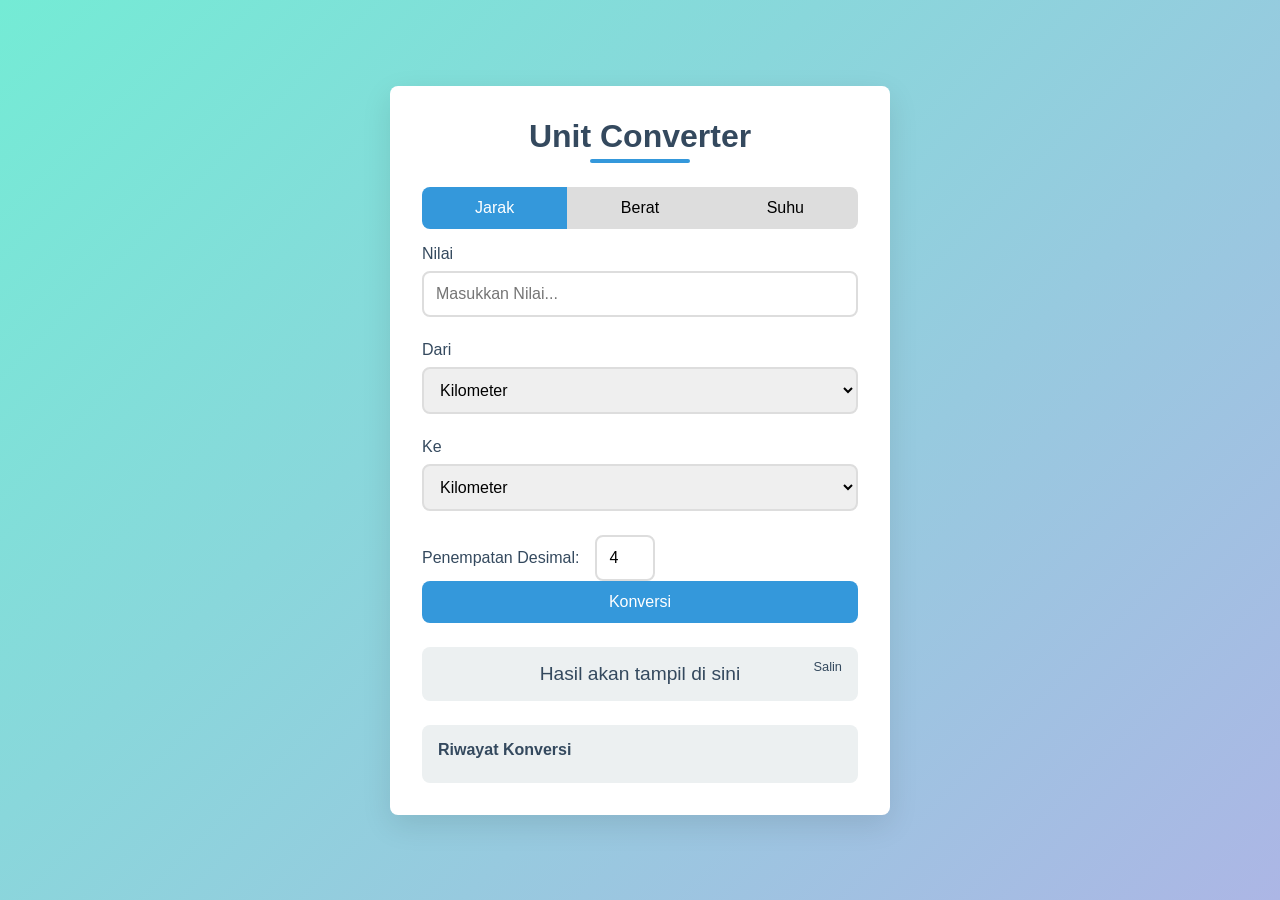
==== index.html @ 971e85e3 "Push App" ====
<!DOCTYPE html>
<html lang="en">
    <head>
        <meta charset="UTF-8">
        <meta name="viewport" content="width=device-width, initial-scale=1.0">
        <title>Unit Converter</title>
        <link rel="stylesheet" href="style.css">
    <body>
        <div class="container">
            <h1>Unit Converter</h1>

            <div class="unit-tabs">
                <div class="unit-tab active" data-tab="distance">Jarak</div>
                <div class="unit-tab" data-tab="weight">Berat</div>
                <div class="unit-tab" data-tab="temperature">Suhu</div>
            </div>
            
            <div class="converter-container active" id="distance-converter">
                <div class="input-group">
                    <label for="distanceValue">Nilai</label>
                    <input type="number" id="distanceValue" placeholder="Masukkan Nilai..." step="any">
                </div>

                <div class="input-group">
                    <label for="distanceFromUnit">Dari</label>
                    <select id="distanceFromUnit">
                        <option value="km">Kilometer</option>
                        <option value="mi">Mil</option>
                        <option value="m">Meter</option>
                        <option value="cm">Sentimeter</option>
                        <option value="mm">Milimeter</option>
                        <option value="in">Inci</option>
                        <option value="ft">Kaki</option>
                        <option value="yd">Yard</option>
                    </select>
                </div>

                <div class="input-group">
                    <label for="distanceToUnit">Ke</label>
                    <select id="distanceToUnit">
                        <option value="km">Kilometer</option>
                        <option value="mi">Mil</option>
                        <option value="m">Meter</option>
                        <option value="cm">Sentimeter</option>
                        <option value="mm">Milimeter</option>
                        <option value="in">Inci</option>
                        <option value="ft">Kaki</option>
                        <option value="yd">Yard</option>
                    </select>
                </div>

                <div class="precision-control">
                    <label for="distancePrecision">Penempatan Desimal:</label>
                    <input type="number" id="distancePrecision" value="4" min="0" max="10">
                </div>

                <button class="btn" onclick="convert('distance')">Konversi</button>

                <div class="result-container">
                    <div class="result" id="distanceResult">Hasil akan tampil di sini</div>
                    <button class="copy-btn" onclick="copyResult('distanceResult')">Salin</button>
                </div>

                <div class="history">
                    <h3>Riwayat Konversi</h3>
                    <div id="distanceHistory"></div>
                </div>
            </div>

            <div class="converter-container" id="weight-converter">
                <div class="input-group">
                    <label for="weightValue">Nilai</label>
                    <input type="number" id="weightValue" placeholder="Masukkan Nilai..." step="any">
                </div>

                <div class="input-group">
                    <label for="weightFromUnit">Dari</label>
                    <select id="weightFromUnit">
                        <option value="kg">Kilogram</option>
                        <option value="g">Gram</option>
                        <option value="mg">Miligram</option>
                        <option value="lb">Pon</option>
                        <option value="oz">Ons</option>
                        <option value="st">Stone</option>
                    </select>
                </div>

                <div class="input-group">
                    <label for="weightToUnit">Ke</label>
                    <select id="weightToUnit">
                        <option value="kg">Kilogram</option>
                        <option value="g">Gram</option>
                        <option value="mg">Miligram</option>
                        <option value="lb" selected>Pon</option>
                        <option value="oz">Ons</option>
                        <option value="st">Stone</option>
                    </select>
                </div>

                <div class="precision-control">
                    <label for="weightPrecision">Penempatan Desimal:</label>
                    <input type="number" id="weightPrecision" value="4" min="0" max="10">
                </div>

                <button class="btn" onclick="convert('weight')">Konversi</button>

                <div class="result-container">
                    <div class="result" id="weightResult">Hasil akan tampil di sini</div>
                    <button class="copy-btn" onclick="copyResult('weightResult')">Salin</button>
                </div>

                <div class="history">
                    <h3>Riwayat Konversi</h3>
                    <div id="weightHistory"></div>
                </div>
            </div>

            <div class="converter-container" id="temperature-converter">
                <div class="input-group">
                    <label for="temperatureValue">Nilai</label>
                    <input type="number" id="temperatureValue" placeholder="Masukkan Nilai..." step="any">
                </div>

                <div class="input-group">
                    <label for="temperatureFromUnit">Dari</label>
                    <select id="temperatureFromUnit">
                        <option value="c">Celsius</option>
                        <option value="f">Fahrenheit</option>
                        <option value="k">Kelvin</option>
                    </select>
                </div>

                <div class="input-group">
                    <label for="temperatureToUnit">Ke</label>
                    <select id="temperatureToUnit">
                        <option value="c">Celsius</option>
                        <option value="f">Fahrenheit</option>
                        <option value="k">Kelvin</option>
                    </select>
                </div>

                <div class="precision-control">
                    <label for="temperaturePrecision">Penempatan Desimal:</label>
                    <input type="number" id="temperaturePrecision" value="4" min="0" max="10">
                </div>

                <button class="btn" onclick="convert('temperature')">Konversi</button>

                <div class="result-container">
                    <div class="result" id="temperatureResult">Hasil akan tampil di sini</div>
                    <button class="copy-btn" onclick="copyResult('temperatureResult')">Salin</button>
                </div>

                <div class="history">
                    <h3>Riwayat Konversi</h3>
                    <div id="temperatureHistory"></div>
                </div>
            </div>
        </div>

        <script src="script.js"></script>
    </body>
</html>
---- style.css ----
:root {
    --primary: #3498db;
    --secondary: #2980b9;
    --success: #2ecc71;
    --light: #ecf0f1;
    --dark: #34495e;
    --danger: #e74c3c;
    --radius: 8px;
}

* {
    box-sizing: border-box;
    margin: 0;
    padding: 0;
    font-family: 'Segoe UI', Tahoma, Geneva, Verdana, sans-serif;
}

body {
    background: linear-gradient(135deg, #74ebd5, #acb6e5);
    min-height: 100vh;
    padding: 2rem;
    display: flex;
    justify-content: center;
    align-items: center;
}

.container {
    background-color: white;
    border-radius: var(--radius);
    box-shadow: 0 10px 30px rgba(0, 0, 0, 0.1);
    width: 100%;
    max-width: 500px;
    padding: 2rem;
}

h1 {
    color: var(--dark);
    text-align: center;
    margin-bottom: 1.5rem;
    font-size: 2rem;
    position: relative;
    padding-bottom: 0.5rem;
}

h1::after {
    content: '';
    position: absolute;
    bottom: 0;
    left: 50%;
    transform: translateX(-50%);
    width: 100px;
    height: 4px;
    background-color: var(--primary);
    border-radius: 2px;
}

.input-group {
    margin-bottom: 1.5rem;
}

label {
    display: block;
    margin-bottom: 0.5rem;
    color: var(--dark);
    font-weight: 500;
}

select, input {
    width: 100%;
    padding: 0.75rem;
    border: 2px solid #ddd;
    border-radius: var(--radius);
    font-size: 1rem;
    transition: border-color 0.3s;
}

select:focus, input:focus {
    outline: none;
    border-color: var(--primary);
}

.btn {
    display: block;
    width: 100%;
    padding: 0.75rem;
    background-color: var(--primary);
    color: white;
    border: none;
    border-radius: var(--radius);
    font-size: 1rem;
    font-weight: 500;
    cursor: pointer;
    transition: background-color 0.3s;
}

.btn:hover {
    background-color: var(--secondary);
}

.result-container {
    margin-top: 1.5rem;
    padding: 1rem;
    background-color: var(--light);
    border-radius: var(--radius);
    position: relative;
}

.result {
    font-size: 1.2rem;
    color: var(--dark);
    text-align: center;
    font-weight: 500;
}

.history {
    margin-top: 1.5rem;
    padding: 1rem;
    background-color: var(--light);
    border-radius: var(--radius);
    max-height: 200px;
    overflow-y: auto;
}

.history h3 {
    margin-bottom: 0.5rem;
    color: var(--dark);
    font-size: 1rem;
}

.history-item {
    padding: 0.5rem;
    background-color: white;
    border-radius: calc(var(--radius) - 2px);
    margin-bottom: 0.5rem;
    font-size: 0.9rem;
    border-left: 3px solid var(--primary);
}

.copy-btn {
    position: absolute;
    top: 0.5rem;
    right: 0.5rem;
    background-color: transparent;
    border: none;
    cursor: pointer;
    color: var(--dark);
    font-size: 0.8rem;
    padding: 0.25rem 0.5rem;
    border-radius: var(--radius);
    transition: background-color 0.3s;
}

.copy-btn:hover {
    background-color: rgba(0, 0, 0, 0.1);
}

.precision-control {
    display: flex;
    align-items: center;
    margin-top: 1rem;
}

.precision-control label {
    margin-right: 1rem;
    margin-bottom: 0;
}

.precision-control input {
    width: 60px;
}

.unit-tabs {
    display: flex;
    margin-bottom: 1rem;
    border-radius: var(--radius);
    overflow: hidden;
}

.unit-tab {
    flex: 1;
    padding: 0.75rem;
    text-align: center;
    background-color: #ddd;
    cursor: pointer;
    transition: background-color 0.3s;
}

.unit-tab.active {
    background-color: var(--primary);
    color: white;
    font-weight: 500;
}

.converter-container {
    display: none;
}

.converter-container.active {
    display: block;
}

@media (max-width: 600px) {
    .container {
        padding: 1rem;
    }

    h1 {
        font-size: 1.5rem;
    }
}
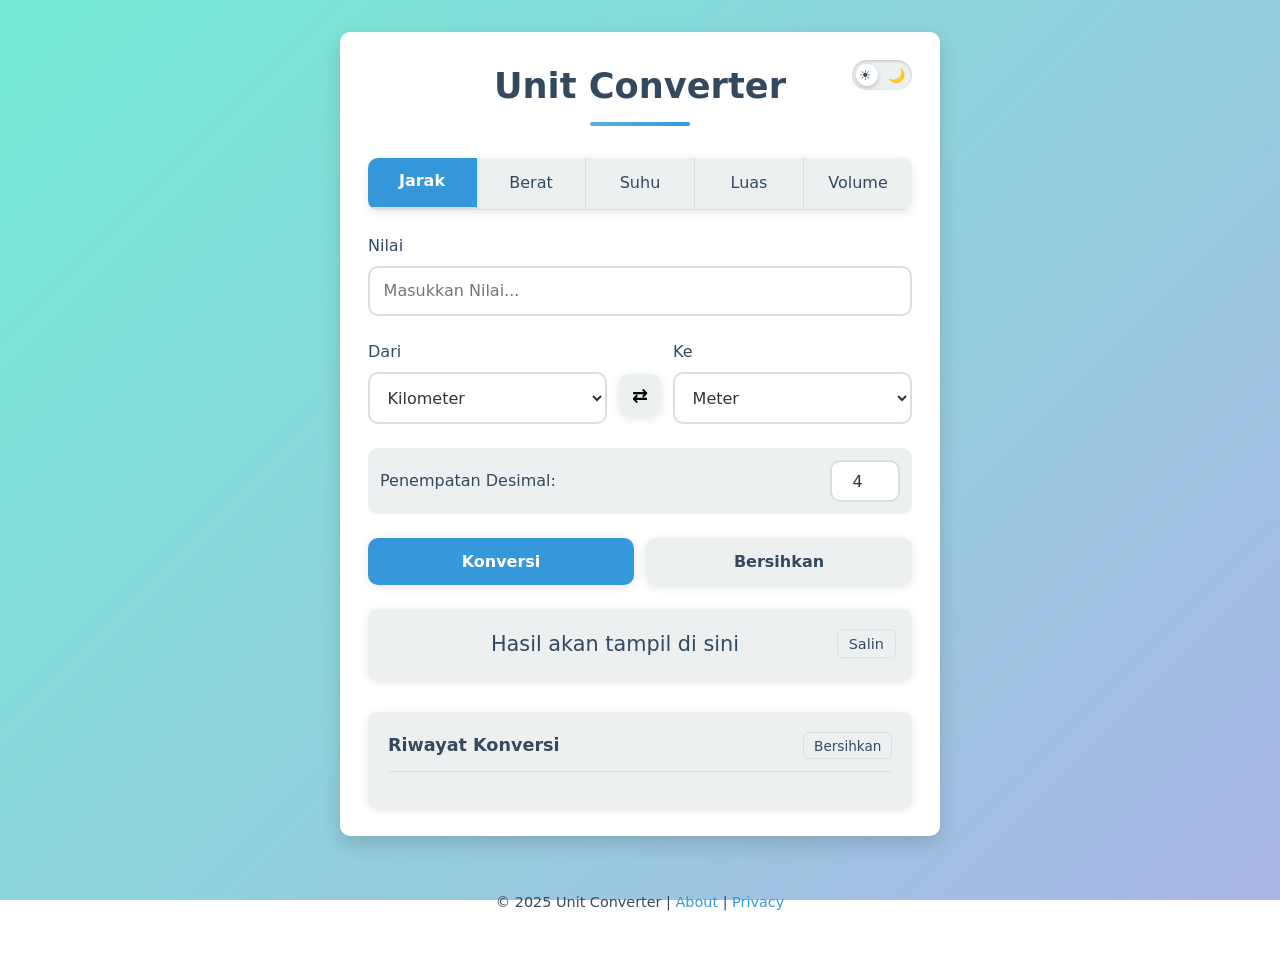
==== commit cd19a3df: "update conversion" ====
--- a/index.html
+++ b/index.html
@@ -3,50 +3,80 @@
     <head>
         <meta charset="UTF-8">
         <meta name="viewport" content="width=device-width, initial-scale=1.0">
+        <meta name="theme-color" content="#74ebd5">
+        <meta name="description" content="Unit Converter - Convert between distance, weight, temperature, area, and volume units">
         <title>Unit Converter</title>
         <link rel="stylesheet" href="style.css">
+        <link rel="manifest" href="manifest.json">
+        <link rel="icon" type="image/png" href="favicon.png">
+    </head>
     <body>
         <div class="container">
-            <h1>Unit Converter</h1>
+            <header>
+                <h1>Unit Converter</h1>
+                <div class="theme-toggle-container">
+                    <label class="theme-switch">
+                        <input type="checkbox" id="themeToggle" onchange="toggleTheme()">
+                        <span class="slider round"></span>
+                        <span class="theme-icon light">☀️</span>
+                        <span class="theme-icon dark">🌙</span>
+                    </label>
+                </div>
+            </header>
 
             <div class="unit-tabs">
                 <div class="unit-tab active" data-tab="distance">Jarak</div>
                 <div class="unit-tab" data-tab="weight">Berat</div>
                 <div class="unit-tab" data-tab="temperature">Suhu</div>
+                <div class="unit-tab" data-tab="area">Luas</div>
+                <div class="unit-tab" data-tab="volume">Volume</div>
             </div>
             
+            <!-- Distance Converter -->
             <div class="converter-container active" id="distance-converter">
                 <div class="input-group">
                     <label for="distanceValue">Nilai</label>
                     <input type="number" id="distanceValue" placeholder="Masukkan Nilai..." step="any">
                 </div>
 
-                <div class="input-group">
-                    <label for="distanceFromUnit">Dari</label>
-                    <select id="distanceFromUnit">
-                        <option value="km">Kilometer</option>
-                        <option value="mi">Mil</option>
-                        <option value="m">Meter</option>
-                        <option value="cm">Sentimeter</option>
-                        <option value="mm">Milimeter</option>
-                        <option value="in">Inci</option>
-                        <option value="ft">Kaki</option>
-                        <option value="yd">Yard</option>
-                    </select>
-                </div>
-
-                <div class="input-group">
-                    <label for="distanceToUnit">Ke</label>
-                    <select id="distanceToUnit">
-                        <option value="km">Kilometer</option>
-                        <option value="mi">Mil</option>
-                        <option value="m">Meter</option>
-                        <option value="cm">Sentimeter</option>
-                        <option value="mm">Milimeter</option>
-                        <option value="in">Inci</option>
-                        <option value="ft">Kaki</option>
-                        <option value="yd">Yard</option>
-                    </select>
+                <div class="units-row">
+                    <div class="input-group">
+                        <label for="distanceFromUnit">Dari</label>
+                        <select id="distanceFromUnit">
+                            <option value="km">Kilometer</option>
+                            <option value="m">Meter</option>
+                            <option value="cm">Sentimeter</option>
+                            <option value="mm">Milimeter</option>
+                            <option value="µm">Mikrometer</option>
+                            <option value="nm">Nanometer</option>
+                            <option value="mi">Mil</option>
+                            <option value="nmi">Mil Laut</option>
+                            <option value="yd">Yard</option>
+                            <option value="ft">Kaki</option>
+                            <option value="in">Inci</option>
+                        </select>
+                    </div>
+
+                    <button class="swap-btn" onclick="swapUnits('distance')" aria-label="Tukar Unit">
+                        <span class="swap-icon">⇄</span>
+                    </button>
+
+                    <div class="input-group">
+                        <label for="distanceToUnit">Ke</label>
+                        <select id="distanceToUnit">
+                            <option value="km">Kilometer</option>
+                            <option value="m" selected>Meter</option>
+                            <option value="cm">Sentimeter</option>
+                            <option value="mm">Milimeter</option>
+                            <option value="µm">Mikrometer</option>
+                            <option value="nm">Nanometer</option>
+                            <option value="mi">Mil</option>
+                            <option value="nmi">Mil Laut</option>
+                            <option value="yd">Yard</option>
+                            <option value="ft">Kaki</option>
+                            <option value="in">Inci</option>
+                        </select>
+                    </div>
                 </div>
 
                 <div class="precision-control">
@@ -54,7 +84,10 @@
                     <input type="number" id="distancePrecision" value="4" min="0" max="10">
                 </div>
 
-                <button class="btn" onclick="convert('distance')">Konversi</button>
+                <div class="button-group">
+                    <button class="btn convert-btn" onclick="convert('distance')">Konversi</button>
+                    <button class="btn clear-btn" onclick="clearInputs('distance')">Bersihkan</button>
+                </div>
 
                 <div class="result-container">
                     <div class="result" id="distanceResult">Hasil akan tampil di sini</div>
@@ -62,39 +95,55 @@
                 </div>
 
                 <div class="history">
-                    <h3>Riwayat Konversi</h3>
-                    <div id="distanceHistory"></div>
-                </div>
-            </div>
-
+                    <div class="history-header">
+                        <h3>Riwayat Konversi</h3>
+                        <button class="clear-history-btn" onclick="clearHistory('distance')">Bersihkan</button>
+                    </div>
+                    <div id="distanceHistory" class="history-list"></div>
+                </div>
+            </div>
+
+            <!-- Weight Converter -->
             <div class="converter-container" id="weight-converter">
                 <div class="input-group">
                     <label for="weightValue">Nilai</label>
                     <input type="number" id="weightValue" placeholder="Masukkan Nilai..." step="any">
                 </div>
 
-                <div class="input-group">
-                    <label for="weightFromUnit">Dari</label>
-                    <select id="weightFromUnit">
-                        <option value="kg">Kilogram</option>
-                        <option value="g">Gram</option>
-                        <option value="mg">Miligram</option>
-                        <option value="lb">Pon</option>
-                        <option value="oz">Ons</option>
-                        <option value="st">Stone</option>
-                    </select>
-                </div>
-
-                <div class="input-group">
-                    <label for="weightToUnit">Ke</label>
-                    <select id="weightToUnit">
-                        <option value="kg">Kilogram</option>
-                        <option value="g">Gram</option>
-                        <option value="mg">Miligram</option>
-                        <option value="lb" selected>Pon</option>
-                        <option value="oz">Ons</option>
-                        <option value="st">Stone</option>
-                    </select>
+                <div class="units-row">
+                    <div class="input-group">
+                        <label for="weightFromUnit">Dari</label>
+                        <select id="weightFromUnit">
+                            <option value="t">Ton</option>
+                            <option value="kg">Kilogram</option>
+                            <option value="g">Gram</option>
+                            <option value="mg">Miligram</option>
+                            <option value="lb">Pon</option>
+                            <option value="oz">Ons</option>
+                            <option value="st">Stone</option>
+                            <option value="ct">Karat</option>
+                            <option value="gr">Grain</option>
+                        </select>
+                    </div>
+
+                    <button class="swap-btn" onclick="swapUnits('weight')" aria-label="Tukar Unit">
+                        <span class="swap-icon">⇄</span>
+                    </button>
+
+                    <div class="input-group">
+                        <label for="weightToUnit">Ke</label>
+                        <select id="weightToUnit">
+                            <option value="t">Ton</option>
+                            <option value="kg" selected>Kilogram</option>
+                            <option value="g">Gram</option>
+                            <option value="mg">Miligram</option>
+                            <option value="lb">Pon</option>
+                            <option value="oz">Ons</option>
+                            <option value="st">Stone</option>
+                            <option value="ct">Karat</option>
+                            <option value="gr">Grain</option>
+                        </select>
+                    </div>
                 </div>
 
                 <div class="precision-control">
@@ -102,7 +151,10 @@
                     <input type="number" id="weightPrecision" value="4" min="0" max="10">
                 </div>
 
-                <button class="btn" onclick="convert('weight')">Konversi</button>
+                <div class="button-group">
+                    <button class="btn convert-btn" onclick="convert('weight')">Konversi</button>
+                    <button class="btn clear-btn" onclick="clearInputs('weight')">Bersihkan</button>
+                </div>
 
                 <div class="result-container">
                     <div class="result" id="weightResult">Hasil akan tampil di sini</div>
@@ -110,33 +162,43 @@
                 </div>
 
                 <div class="history">
-                    <h3>Riwayat Konversi</h3>
-                    <div id="weightHistory"></div>
-                </div>
-            </div>
-
+                    <div class="history-header">
+                        <h3>Riwayat Konversi</h3>
+                        <button class="clear-history-btn" onclick="clearHistory('weight')">Bersihkan</button>
+                    </div>
+                    <div id="weightHistory" class="history-list"></div>
+                </div>
+            </div>
+
+            <!-- Temperature Converter -->
             <div class="converter-container" id="temperature-converter">
                 <div class="input-group">
                     <label for="temperatureValue">Nilai</label>
                     <input type="number" id="temperatureValue" placeholder="Masukkan Nilai..." step="any">
                 </div>
 
-                <div class="input-group">
-                    <label for="temperatureFromUnit">Dari</label>
-                    <select id="temperatureFromUnit">
-                        <option value="c">Celsius</option>
-                        <option value="f">Fahrenheit</option>
-                        <option value="k">Kelvin</option>
-                    </select>
-                </div>
-
-                <div class="input-group">
-                    <label for="temperatureToUnit">Ke</label>
-                    <select id="temperatureToUnit">
-                        <option value="c">Celsius</option>
-                        <option value="f">Fahrenheit</option>
-                        <option value="k">Kelvin</option>
-                    </select>
+                <div class="units-row">
+                    <div class="input-group">
+                        <label for="temperatureFromUnit">Dari</label>
+                        <select id="temperatureFromUnit">
+                            <option value="c">Celsius</option>
+                            <option value="f">Fahrenheit</option>
+                            <option value="k">Kelvin</option>
+                        </select>
+                    </div>
+
+                    <button class="swap-btn" onclick="swapUnits('temperature')" aria-label="Tukar Unit">
+                        <span class="swap-icon">⇄</span>
+                    </button>
+
+                    <div class="input-group">
+                        <label for="temperatureToUnit">Ke</label>
+                        <select id="temperatureToUnit">
+                            <option value="c">Celsius</option>
+                            <option value="f" selected>Fahrenheit</option>
+                            <option value="k">Kelvin</option>
+                        </select>
+                    </div>
                 </div>
 
                 <div class="precision-control">
@@ -144,7 +206,10 @@
                     <input type="number" id="temperaturePrecision" value="4" min="0" max="10">
                 </div>
 
-                <button class="btn" onclick="convert('temperature')">Konversi</button>
+                <div class="button-group">
+                    <button class="btn convert-btn" onclick="convert('temperature')">Konversi</button>
+                    <button class="btn clear-btn" onclick="clearInputs('temperature')">Bersihkan</button>
+                </div>
 
                 <div class="result-container">
                     <div class="result" id="temperatureResult">Hasil akan tampil di sini</div>
@@ -152,11 +217,152 @@
                 </div>
 
                 <div class="history">
-                    <h3>Riwayat Konversi</h3>
-                    <div id="temperatureHistory"></div>
+                    <div class="history-header">
+                        <h3>Riwayat Konversi</h3>
+                        <button class="clear-history-btn" onclick="clearHistory('temperature')">Bersihkan</button>
+                    </div>
+                    <div id="temperatureHistory" class="history-list"></div>
+                </div>
+            </div>
+
+            <!-- Area Converter -->
+            <div class="converter-container" id="area-converter">
+                <div class="input-group">
+                    <label for="areaValue">Nilai</label>
+                    <input type="number" id="areaValue" placeholder="Masukkan Nilai..." step="any">
+                </div>
+
+                <div class="units-row">
+                    <div class="input-group">
+                        <label for="areaFromUnit">Dari</label>
+                        <select id="areaFromUnit">
+                            <option value="km2">Kilometer Persegi</option>
+                            <option value="m2">Meter Persegi</option>
+                            <option value="cm2">Sentimeter Persegi</option>
+                            <option value="mm2">Milimeter Persegi</option>
+                            <option value="ha">Hektar</option>
+                            <option value="acre">Acre</option>
+                            <option value="ft2">Kaki Persegi</option>
+                            <option value="in2">Inci Persegi</option>
+                            <option value="yd2">Yard Persegi</option>
+                        </select>
+                    </div>
+
+                    <button class="swap-btn" onclick="swapUnits('area')" aria-label="Tukar Unit">
+                        <span class="swap-icon">⇄</span>
+                    </button>
+
+                    <div class="input-group">
+                        <label for="areaToUnit">Ke</label>
+                        <select id="areaToUnit">
+                            <option value="km2">Kilometer Persegi</option>
+                            <option value="m2" selected>Meter Persegi</option>
+                            <option value="cm2">Sentimeter Persegi</option>
+                            <option value="mm2">Milimeter Persegi</option>
+                            <option value="ha">Hektar</option>
+                            <option value="acre">Acre</option>
+                            <option value="ft2">Kaki Persegi</option>
+                            <option value="in2">Inci Persegi</option>
+                            <option value="yd2">Yard Persegi</option>
+                        </select>
+                    </div>
+                </div>
+
+                <div class="precision-control">
+                    <label for="areaPrecision">Penempatan Desimal:</label>
+                    <input type="number" id="areaPrecision" value="4" min="0" max="10">
+                </div>
+
+                <div class="button-group">
+                    <button class="btn convert-btn" onclick="convert('area')">Konversi</button>
+                    <button class="btn clear-btn" onclick="clearInputs('area')">Bersihkan</button>
+                </div>
+
+                <div class="result-container">
+                    <div class="result" id="areaResult">Hasil akan tampil di sini</div>
+                    <button class="copy-btn" onclick="copyResult('areaResult')">Salin</button>
+                </div>
+
+                <div class="history">
+                    <div class="history-header">
+                        <h3>Riwayat Konversi</h3>
+                        <button class="clear-history-btn" onclick="clearHistory('area')">Bersihkan</button>
+                    </div>
+                    <div id="areaHistory" class="history-list"></div>
+                </div>
+            </div>
+
+            <!-- Volume Converter -->
+            <div class="converter-container" id="volume-converter">
+                <div class="input-group">
+                    <label for="volumeValue">Nilai</label>
+                    <input type="number" id="volumeValue" placeholder="Masukkan Nilai..." step="any">
+                </div>
+
+                <div class="units-row">
+                    <div class="input-group">
+                        <label for="volumeFromUnit">Dari</label>
+                        <select id="volumeFromUnit">
+                            <option value="m3">Meter Kubik</option>
+                            <option value="cm3">Sentimeter Kubik</option>
+                            <option value="mm3">Milimeter Kubik</option>
+                            <option value="l">Liter</option>
+                            <option value="ml">Mililiter</option>
+                            <option value="gal">Galon</option>
+                            <option value="qt">Quart</option>
+                            <option value="pt">Pint</option>
+                            <option value="fl_oz">Ons Cair</option>
+                        </select>
+                    </div>
+
+                    <button class="swap-btn" onclick="swapUnits('volume')" aria-label="Tukar Unit">
+                        <span class="swap-icon">⇄</span>
+                    </button>
+
+                    <div class="input-group">
+                        <label for="volumeToUnit">Ke</label>
+                        <select id="volumeToUnit">
+                            <option value="m3">Meter Kubik</option>
+                            <option value="cm3">Sentimeter Kubik</option>
+                            <option value="mm3">Milimeter Kubik</option>
+                            <option value="l" selected>Liter</option>
+                            <option value="ml">Mililiter</option>
+                            <option value="gal">Galon</option>
+                            <option value="qt">Quart</option>
+                            <option value="pt">Pint</option>
+                            <option value="fl_oz">Ons Cair</option>
+                        </select>
+                    </div>
+                </div>
+
+                <div class="precision-control">
+                    <label for="volumePrecision">Penempatan Desimal:</label>
+                    <input type="number" id="volumePrecision" value="4" min="0" max="10">
+                </div>
+
+                <div class="button-group">
+                    <button class="btn convert-btn" onclick="convert('volume')">Konversi</button>
+                    <button class="btn clear-btn" onclick="clearInputs('volume')">Bersihkan</button>
+                </div>
+
+                <div class="result-container">
+                    <div class="result" id="volumeResult">Hasil akan tampil di sini</div>
+                    <button class="copy-btn" onclick="copyResult('volumeResult')">Salin</button>
+                </div>
+
+                <div class="history">
+                    <div class="history-header">
+                        <h3>Riwayat Konversi</h3>
+                        <button class="clear-history-btn" onclick="clearHistory('volume')">Bersihkan</button>
+                    </div>
+                    <div id="volumeHistory" class="history-list"></div>
                 </div>
             </div>
         </div>
+
+        <footer class="footer">
+            <p>© 2025 Unit Converter | <a href="#" class="footer-link">About</a> | <a href="#" class="footer-link">Privacy</a></p>
+        </footer>
 
         <script src="script.js"></script>
     </body>
--- a/style.css
+++ b/style.css
@@ -1,45 +1,108 @@
 :root {
+    /* Color palette */
     --primary: #3498db;
-    --secondary: #2980b9;
-    --success: #2ecc71;
+    --primary-dark: #2980b9;
+    --primary-light: #5dade2;
+    --secondary: #2ecc71;
+    --secondary-dark: #27ae60;
     --light: #ecf0f1;
+    --light-hover: #dce3e3;
     --dark: #34495e;
+    --dark-hover: #2c3e50;
     --danger: #e74c3c;
-    --radius: 8px;
-}
-
+    --warning: #f39c12;
+    --success: #27ae60;
+    
+    /* Component styling */
+    --radius: 10px;
+    --radius-sm: 6px;
+    --shadow: 0 8px 20px rgba(0, 0, 0, 0.15);
+    --shadow-sm: 0 2px 10px rgba(0, 0, 0, 0.1);
+    --transition: all 0.3s ease;
+    
+    /* Backgrounds and text */
+    --body-bg: linear-gradient(135deg, #74ebd5, #acb6e5);
+    --container-bg: #ffffff;
+    --text-color: #333333;
+    --border-color: #dddddd;
+    --card-shadow: 0 4px 12px rgba(0, 0, 0, 0.08);
+    --focus-ring: 0 0 0 3px rgba(52, 152, 219, 0.4);
+}
+
+.dark-theme {
+    --primary: #5dade2;
+    --primary-dark: #3498db;
+    --primary-light: #85c1e9;
+    --secondary: #2ecc71;
+    --secondary-dark: #27ae60;
+    --light: #2c3e50;
+    --light-hover: #34495e;
+    --dark: #ecf0f1;
+    --dark-hover: #bdc3c7;
+    --body-bg: linear-gradient(135deg, #1a1a2e, #16213e);
+    --container-bg: #242c3b;
+    --text-color: #f1f1f1;
+    --border-color: #4a5568;
+    --card-shadow: 0 4px 12px rgba(0, 0, 0, 0.2);
+    --focus-ring: 0 0 0 3px rgba(93, 173, 226, 0.5);
+}
+
+/* Core styling */
 * {
     box-sizing: border-box;
     margin: 0;
     padding: 0;
-    font-family: 'Segoe UI', Tahoma, Geneva, Verdana, sans-serif;
+    font-family: 'Segoe UI', system-ui, -apple-system, sans-serif;
+}
+
+html {
+    font-size: 16px;
+    scroll-behavior: smooth;
 }
 
 body {
-    background: linear-gradient(135deg, #74ebd5, #acb6e5);
+    background: var(--body-bg);
+    background-attachment: fixed;
     min-height: 100vh;
-    padding: 2rem;
-    display: flex;
+    padding: 2rem 1rem;
+    display: flex;
+    flex-direction: column;
     justify-content: center;
     align-items: center;
+    color: var(--text-color);
+    line-height: 1.5;
+    transition: background 0.5s ease;
 }
 
 .container {
-    background-color: white;
+    background-color: var(--container-bg);
     border-radius: var(--radius);
-    box-shadow: 0 10px 30px rgba(0, 0, 0, 0.1);
+    box-shadow: var(--shadow);
     width: 100%;
-    max-width: 500px;
-    padding: 2rem;
+    max-width: 600px;
+    padding: 1.75rem;
+    margin-bottom: 1.5rem;
+    transition: background-color 0.3s ease, box-shadow 0.3s ease;
+}
+
+/* Header styling */
+header {
+    display: flex;
+    justify-content: space-between;
+    align-items: center;
+    margin-bottom: 2rem;
+    position: relative;
 }
 
 h1 {
     color: var(--dark);
     text-align: center;
-    margin-bottom: 1.5rem;
-    font-size: 2rem;
+    font-size: 2.2rem;
     position: relative;
-    padding-bottom: 0.5rem;
+    padding-bottom: 0.8rem;
+    margin: 0 auto;
+    font-weight: 600;
+    transition: color 0.3s ease;
 }
 
 h1::after {
@@ -50,12 +113,202 @@
     transform: translateX(-50%);
     width: 100px;
     height: 4px;
+    background: linear-gradient(90deg, var(--primary-light), var(--primary));
+    border-radius: 2px;
+    transition: background 0.3s ease;
+}
+
+/* Theme Toggle Switch */
+.theme-toggle-container {
+    position: absolute;
+    right: 0;
+    top: 0;
+}
+
+.theme-switch {
+    position: relative;
+    display: inline-block;
+    width: 60px;
+    height: 30px;
+}
+
+.theme-switch input {
+    opacity: 0;
+    width: 0;
+    height: 0;
+}
+
+.slider {
+    position: absolute;
+    cursor: pointer;
+    top: 0;
+    left: 0;
+    right: 0;
+    bottom: 0;
+    background-color: var(--light);
+    transition: .4s;
+    box-shadow: inset 0 1px 3px rgba(0, 0, 0, 0.2);
+}
+
+.slider:before {
+    position: absolute;
+    content: "";
+    height: 22px;
+    width: 22px;
+    left: 4px;
+    bottom: 4px;
+    background-color: white;
+    transition: .4s;
+    box-shadow: 0 2px 4px rgba(0, 0, 0, 0.2);
+}
+
+input:checked + .slider {
+    background-color: var(--dark-hover);
+}
+
+input:focus + .slider {
+    box-shadow: inset 0 1px 3px rgba(0, 0, 0, 0.2), var(--focus-ring);
+}
+
+input:checked + .slider:before {
+    transform: translateX(30px);
+}
+
+.slider.round {
+    border-radius: 34px;
+}
+
+.slider.round:before {
+    border-radius: 50%;
+}
+
+.theme-icon {
+    position: absolute;
+    top: 50%;
+    transform: translateY(-50%);
+    z-index: 1;
+    font-size: 14px;
+    pointer-events: none;
+}
+
+.theme-icon.light {
+    left: 7px;
+}
+
+.theme-icon.dark {
+    right: 7px;
+}
+
+/* Tabs styling */
+.unit-tabs {
+    display: flex;
+    margin-bottom: 1.5rem;
+    border-radius: var(--radius);
+    overflow: hidden;
+    background-color: var(--light);
+    box-shadow: var(--shadow-sm);
+    flex-wrap: wrap;
+}
+
+.unit-tab {
+    flex: 1;
+    padding: 0.85rem 0.5rem;
+    text-align: center;
+    background-color: var(--light);
+    cursor: pointer;
+    transition: all 0.2s ease;
+    min-width: 80px;
+    color: var(--dark);
+    border-right: 1px solid var(--border-color);
+    border-bottom: 1px solid var(--border-color);
+    font-weight: 500;
+    user-select: none;
+}
+
+.unit-tab:last-child {
+    border-right: none;
+}
+
+.unit-tab:hover {
+    background-color: var(--light-hover);
+}
+
+.unit-tab.active {
     background-color: var(--primary);
-    border-radius: 2px;
-}
-
+    color: white;
+    font-weight: 600;
+    border-right-color: var(--primary);
+    box-shadow: 0 3px 5px rgba(0, 0, 0, 0.1);
+    transform: translateY(-2px);
+}
+
+/* Converter container styling */
+.converter-container {
+    display: none;
+    animation: fadeIn 0.3s ease-in-out;
+}
+
+@keyframes fadeIn {
+    from {
+        opacity: 0;
+        transform: translateY(10px);
+    }
+    to {
+        opacity: 1;
+        transform: translateY(0);
+    }
+}
+
+.converter-container.active {
+    display: block;
+}
+
+/* Form elements styling */
 .input-group {
     margin-bottom: 1.5rem;
+}
+
+.units-row {
+    display: flex;
+    align-items: flex-end;
+    gap: 12px;
+    margin-bottom: 1.5rem;
+}
+
+.units-row .input-group {
+    flex: 1;
+    margin-bottom: 0;
+}
+
+.swap-btn {
+    background-color: var(--light);
+    border: none;
+    border-radius: var(--radius);
+    width: 42px;
+    height: 42px;
+    display: flex;
+    justify-content: center;
+    align-items: center;
+    cursor: pointer;
+    transition: all 0.2s ease;
+    align-self: flex-end;
+    margin-bottom: 0.5rem;
+    box-shadow: var(--shadow-sm);
+}
+
+.swap-btn:hover {
+    background-color: var(--primary-light);
+    color: white;
+    transform: scale(1.05);
+}
+
+.swap-btn:active {
+    transform: scale(0.95);
+}
+
+.swap-icon {
+    font-size: 1.2rem;
+    font-weight: bold;
 }
 
 label {
@@ -63,148 +316,443 @@
     margin-bottom: 0.5rem;
     color: var(--dark);
     font-weight: 500;
+    transition: color 0.3s ease;
 }
 
 select, input {
     width: 100%;
-    padding: 0.75rem;
-    border: 2px solid #ddd;
+    padding: 0.85rem;
+    border: 2px solid var(--border-color);
     border-radius: var(--radius);
     font-size: 1rem;
-    transition: border-color 0.3s;
+    transition: all 0.2s ease;
+    background-color: var(--container-bg);
+    color: var(--text-color);
+}
+
+select:hover, input:hover {
+    border-color: var(--primary-light);
 }
 
 select:focus, input:focus {
     outline: none;
     border-color: var(--primary);
+    box-shadow: var(--focus-ring);
+}
+
+/* Button styling */
+.button-group {
+    display: flex;
+    gap: 12px;
+    margin-bottom: 1.5rem;
 }
 
 .btn {
-    display: block;
-    width: 100%;
+    flex: 1;
+    padding: 0.85rem;
+    border: none;
+    border-radius: var(--radius);
+    font-size: 1rem;
+    font-weight: 600;
+    cursor: pointer;
+    transition: all 0.2s ease;
+    display: flex;
+    justify-content: center;
+    align-items: center;
+    box-shadow: var(--shadow-sm);
+}
+
+.btn:hover {
+    transform: translateY(-2px);
+    box-shadow: 0 5px 15px rgba(0, 0, 0, 0.1);
+}
+
+.btn:active {
+    transform: translateY(1px);
+    box-shadow: 0 2px 5px rgba(0, 0, 0, 0.1);
+}
+
+.convert-btn {
+    background-color: var(--primary);
+    color: white;
+}
+
+.convert-btn:hover {
+    background-color: var(--primary-dark);
+}
+
+.clear-btn {
+    background-color: var(--light);
+    color: var(--dark);
+}
+
+.clear-btn:hover {
+    background-color: var(--light-hover);
+}
+
+/* Precision control styling */
+.precision-control {
+    display: flex;
+    align-items: center;
+    gap: 12px;
+    margin-bottom: 1.5rem;
+    background-color: var(--light);
     padding: 0.75rem;
+    border-radius: var(--radius);
+}
+
+.precision-control label {
+    margin-bottom: 0;
+    margin-right: 0;
+    flex-grow: 1;
+    white-space: nowrap;
+}
+
+.precision-control input {
+    width: 70px;
+    text-align: center;
+    padding: 0.6rem;
+}
+
+/* Result container styling */
+.result-container {
+    margin-bottom: 2rem;
+    padding: 1.25rem;
+    background-color: var(--light);
+    border-radius: var(--radius);
+    position: relative;
+    min-height: 70px;
+    display: flex;
+    align-items: center;
+    justify-content: center;
+    transition: all 0.3s ease;
+    box-shadow: var(--shadow-sm);
+}
+
+.result-container.success-flash {
+    background-color: rgba(46, 204, 113, 0.2);
+    animation: successPulse 1s ease;
+}
+
+.result-container.error-flash {
+    background-color: rgba(231, 76, 60, 0.2);
+    animation: errorPulse 1s ease;
+}
+
+@keyframes successPulse {
+    0% { background-color: var(--light); }
+    50% { background-color: rgba(46, 204, 113, 0.2); }
+    100% { background-color: var(--light); }
+}
+
+@keyframes errorPulse {
+    0% { background-color: var(--light); }
+    50% { background-color: rgba(231, 76, 60, 0.2); }
+    100% { background-color: var(--light); }
+}
+
+.result {
+    font-size: 1.3rem;
+    color: var(--dark);
+    text-align: center;
+    font-weight: 500;
+    word-break: break-word;
+    padding-right: 50px; /* Space for the copy button */
+    transition: color 0.3s ease;
+}
+
+.result-value {
+    font-weight: 700;
+    color: var(--primary);
+}
+
+.result-unit {
+    font-weight: 400;
+    font-size: 0.9em;
+}
+
+.copy-btn {
+    position: absolute;
+    top: 50%;
+    right: 1rem;
+    transform: translateY(-50%);
+    background-color: transparent;
+    border: 1px solid var(--border-color);
+    cursor: pointer;
+    color: var(--dark);
+    font-size: 0.9rem;
+    padding: 0.35rem 0.7rem;
+    border-radius: var(--radius-sm);
+    transition: all 0.2s ease;
+}
+
+.copy-btn:hover {
+    background-color: var(--primary);
+    color: white;
+    border-color: var(--primary);
+}
+
+.copy-btn:active {
+    transform: translateY(-50%) scale(0.95);
+}
+
+.copy-btn.copied {
+    background-color: var(--secondary);
+    color: white;
+    border-color: var(--secondary);
+}
+
+/* Error formatting */
+.error {
+    color: var(--danger);
+    font-weight: 500;
+}
+
+/* History section styling */
+.history {
+    padding: 1.25rem;
+    background-color: var(--light);
+    border-radius: var(--radius);
+    max-height: 250px;
+    overflow-y: auto;
+    scrollbar-width: thin;
+    scrollbar-color: var(--primary) var(--light);
+    box-shadow: var(--shadow-sm);
+    transition: background-color 0.3s ease;
+}
+
+/* Custom scrollbar */
+.history::-webkit-scrollbar {
+    width: 8px;
+}
+
+.history::-webkit-scrollbar-track {
+    background: var(--light);
+    border-radius: 10px;
+}
+
+.history::-webkit-scrollbar-thumb {
+    background-color: var(--primary);
+    border-radius: 10px;
+    border: 2px solid var(--light);
+}
+
+.history-header {
+    display: flex;
+    justify-content: space-between;
+    align-items: center;
+    margin-bottom: 1rem;
+    padding-bottom: 0.75rem;
+    border-bottom: 1px solid var(--border-color);
+}
+
+.history h3 {
+    color: var(--dark);
+    font-size: 1.1rem;
+    margin: 0;
+    transition: color 0.3s ease;
+}
+
+.clear-history-btn {
+    background-color: transparent;
+    border: 1px solid var(--border-color);
+    color: var(--dark);
+    border-radius: var(--radius-sm);
+    padding: 0.3rem 0.6rem;
+    font-size: 0.85rem;
+    cursor: pointer;
+    transition: all 0.2s ease;
+}
+
+.clear-history-btn:hover {
+    background-color: var(--danger);
+    color: white;
+    border-color: var(--danger);
+}
+
+.history-list {
+    display: flex;
+    flex-direction: column;
+    gap: 0.7rem;
+}
+
+.history-item {
+    padding: 0.85rem;
+    background-color: var(--container-bg);
+    border-radius: calc(var(--radius) - 2px);
+    font-size: 0.95rem;
+    border-left: 4px solid var(--primary);
+    display: flex;
+    justify-content: space-between;
+    align-items: center;
+    box-shadow: 0 2px 5px rgba(0, 0, 0, 0.05);
+    transition: all 0.2s ease;
+}
+
+.history-item:hover {
+    box-shadow: 0 3px 10px rgba(0, 0, 0, 0.08);
+    transform: translateX(3px);
+}
+
+.reuse-btn {
     background-color: var(--primary);
     color: white;
     border: none;
-    border-radius: var(--radius);
-    font-size: 1rem;
-    font-weight: 500;
+    border-radius: var(--radius-sm);
+    padding: 0.25rem 0.6rem;
+    font-size: 0.85rem;
     cursor: pointer;
-    transition: background-color 0.3s;
-}
-
-.btn:hover {
-    background-color: var(--secondary);
-}
-
-.result-container {
-    margin-top: 1.5rem;
+    transition: all 0.2s ease;
+    margin-left: 0.5rem;
+    white-space: nowrap;
+}
+
+.reuse-btn:hover {
+    background-color: var(--primary-dark);
+    transform: scale(1.05);
+}
+
+.reuse-btn:active {
+    transform: scale(0.95);
+}
+
+/* Footer styling */
+.footer {
+    text-align: center;
+    margin-top: 1rem;
     padding: 1rem;
-    background-color: var(--light);
-    border-radius: var(--radius);
-    position: relative;
-}
-
-.result {
-    font-size: 1.2rem;
-    color: var(--dark);
-    text-align: center;
-    font-weight: 500;
-}
-
-.history {
-    margin-top: 1.5rem;
-    padding: 1rem;
-    background-color: var(--light);
-    border-radius: var(--radius);
-    max-height: 200px;
-    overflow-y: auto;
-}
-
-.history h3 {
-    margin-bottom: 0.5rem;
-    color: var(--dark);
-    font-size: 1rem;
-}
-
-.history-item {
-    padding: 0.5rem;
-    background-color: white;
-    border-radius: calc(var(--radius) - 2px);
-    margin-bottom: 0.5rem;
     font-size: 0.9rem;
-    border-left: 3px solid var(--primary);
-}
-
-.copy-btn {
-    position: absolute;
-    top: 0.5rem;
-    right: 0.5rem;
-    background-color: transparent;
-    border: none;
-    cursor: pointer;
-    color: var(--dark);
-    font-size: 0.8rem;
-    padding: 0.25rem 0.5rem;
-    border-radius: var(--radius);
-    transition: background-color 0.3s;
-}
-
-.copy-btn:hover {
-    background-color: rgba(0, 0, 0, 0.1);
-}
-
-.precision-control {
-    display: flex;
-    align-items: center;
-    margin-top: 1rem;
-}
-
-.precision-control label {
-    margin-right: 1rem;
-    margin-bottom: 0;
-}
-
-.precision-control input {
-    width: 60px;
-}
-
-.unit-tabs {
-    display: flex;
-    margin-bottom: 1rem;
-    border-radius: var(--radius);
-    overflow: hidden;
-}
-
-.unit-tab {
-    flex: 1;
-    padding: 0.75rem;
-    text-align: center;
-    background-color: #ddd;
-    cursor: pointer;
-    transition: background-color 0.3s;
-}
-
-.unit-tab.active {
-    background-color: var(--primary);
-    color: white;
-    font-weight: 500;
-}
-
-.converter-container {
-    display: none;
-}
-
-.converter-container.active {
-    display: block;
-}
-
-@media (max-width: 600px) {
+    color: var(--dark);
+    width: 100%;
+    max-width: 600px;
+}
+
+.footer-link {
+    color: var(--primary);
+    text-decoration: none;
+    transition: color 0.2s ease;
+}
+
+.footer-link:hover {
+    color: var(--primary-dark);
+    text-decoration: underline;
+}
+
+/* Responsive design */
+@media (max-width: 500px) {
+    html {
+        font-size: 15px;
+    }
+    
+    body {
+        padding: 1rem 0.75rem;
+    }
+    
     .container {
-        padding: 1rem;
-    }
-
+        padding: 1.25rem;
+    }
+    
     h1 {
-        font-size: 1.5rem;
+        font-size: 1.8rem;
+    }
+    
+    .unit-tabs {
+        flex-wrap: wrap;
+    }
+    
+    .unit-tab {
+        min-width: 33.33%;
+        padding: 0.75rem 0.5rem;
+        border-bottom: 1px solid var(--border-color);
+    }
+    
+    .units-row {
+        flex-direction: column;
+        gap: 1rem;
+    }
+    
+    .swap-btn {
+        align-self: center;
+        margin: 0.5rem 0;
+        transform: rotate(90deg);
+    }
+    
+    .swap-btn:hover {
+        transform: rotate(90deg) scale(1.05);
+    }
+    
+    .button-group {
+        flex-direction: column;
+    }
+    
+    .precision-control {
+        flex-direction: column;
+        align-items: flex-start;
+    }
+    
+    .precision-control input {
+        width: 100%;
+    }
+    
+    .result {
+        font-size: 1.1rem;
+        padding-right: 0;
+        padding-bottom: 2.5rem;
+    }
+    
+    .copy-btn {
+        top: auto;
+        bottom: 0.75rem;
+        right: 50%;
+        transform: translateX(50%);
+        width: 95%;
+        padding: 0.5rem;
+        text-align: center;
+    }
+    
+    .history-item {
+        flex-direction: column;
+        align-items: flex-start;
+        gap: 0.75rem;
+    }
+    
+    .reuse-btn {
+        align-self: flex-end;
+    }
+}
+
+/* Accessibility improvements */
+@media (prefers-reduced-motion: reduce) {
+    * {
+        transition: none !important;
+        animation: none !important;
+    }
+}
+
+/* Focus styles for keyboard navigation */
+button:focus-visible,
+input:focus-visible,
+select:focus-visible {
+    outline: 2px solid var(--primary);
+    outline-offset: 2px;
+}
+
+/* Print styles */
+@media print {
+    body {
+        background: white;
+        padding: 0;
+    }
+    
+    .container {
+        box-shadow: none;
+        max-width: 100%;
+    }
+    
+    .theme-toggle-container,
+    .history,
+    .clear-btn,
+    .copy-btn {
+        display: none;
     }
 }
